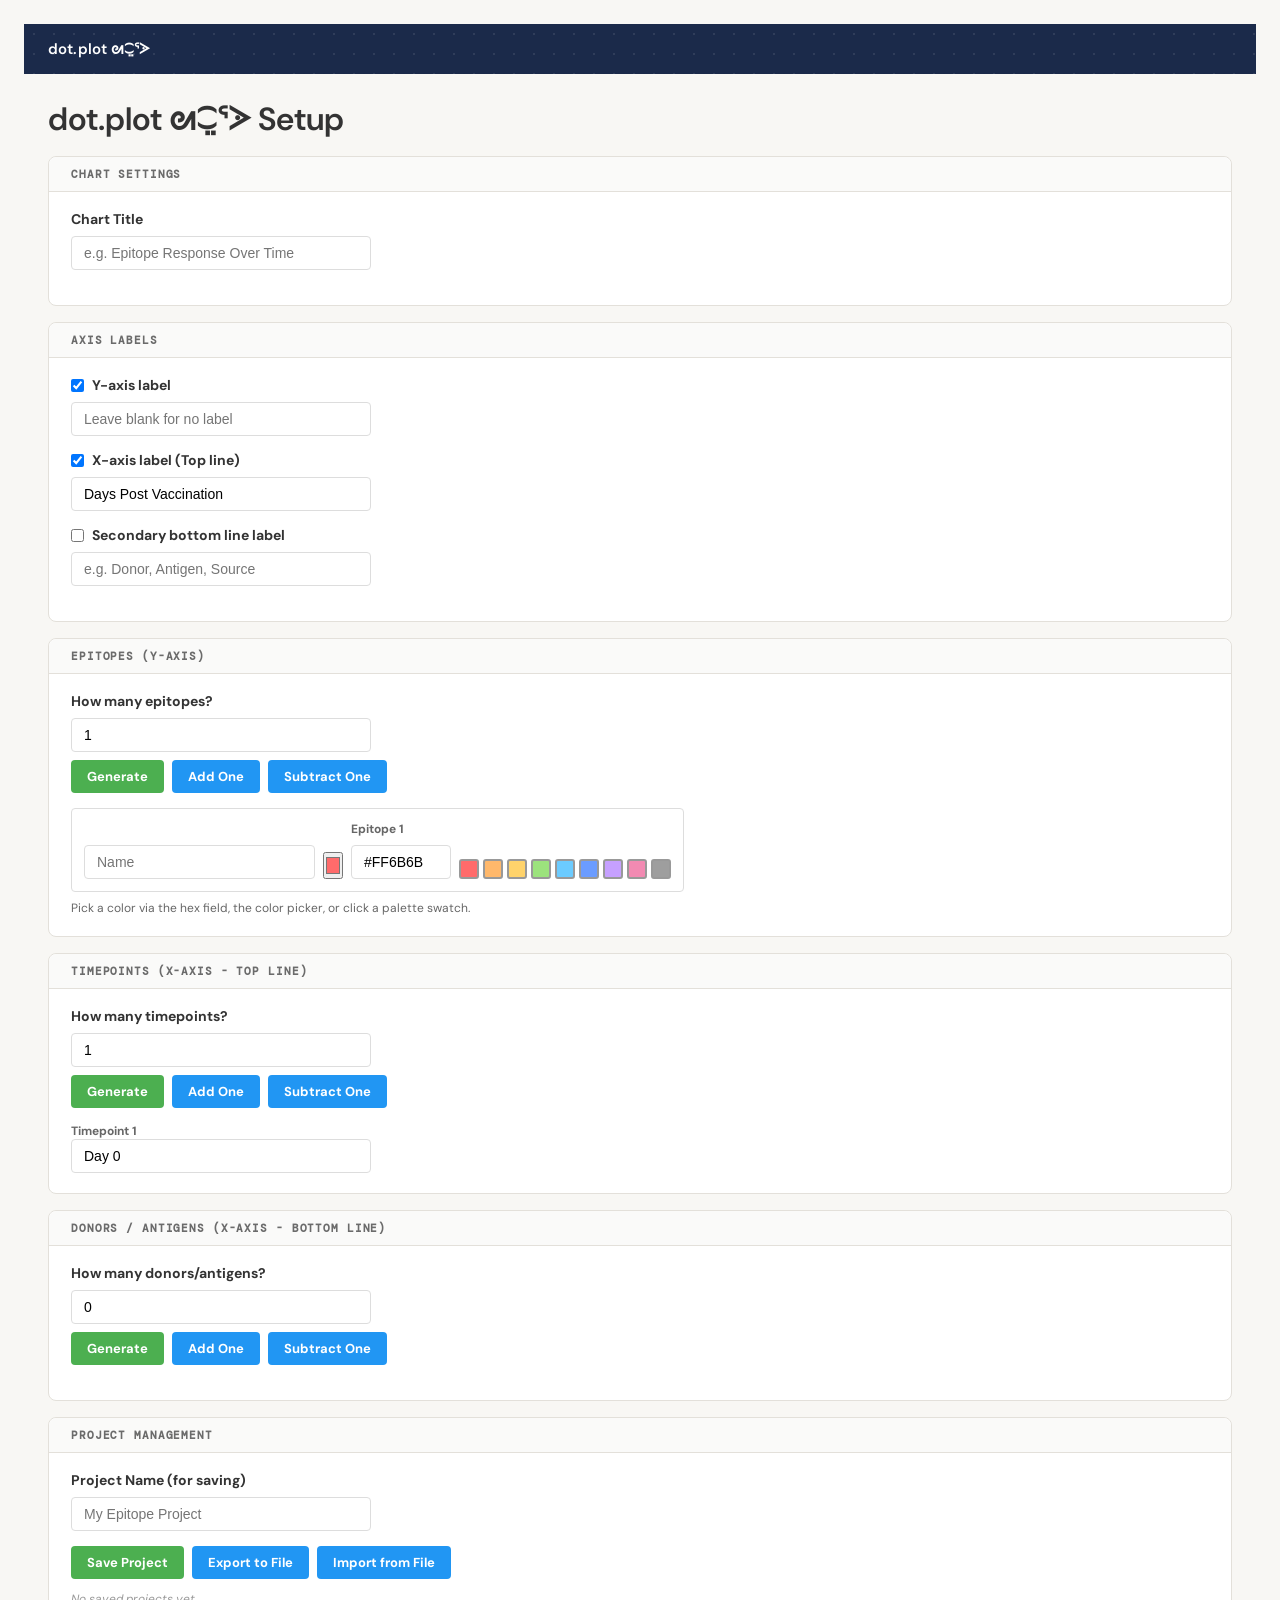
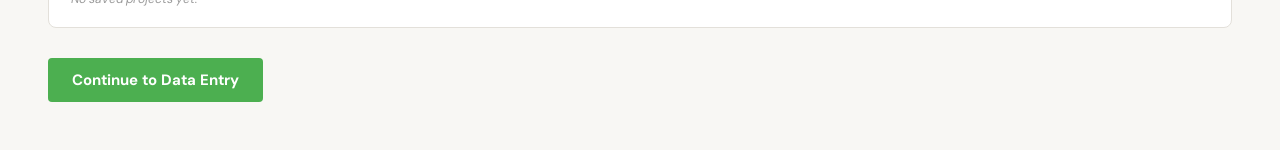
==== builder.html @ 3cfeb723 "Initial static site for GitHub Pages Standalone client-side version of the dot.plot epitope visualiz" ====
<!DOCTYPE html>
<html lang="en">
<head>
    <meta charset="UTF-8">
    <meta name="viewport" content="width=device-width, initial-scale=1.0">
    <title>dot.plot ᘛ⁐̤ᕐᐷ — Builder</title>
    <link rel="preconnect" href="https://fonts.googleapis.com">
    <link rel="preconnect" href="https://fonts.gstatic.com" crossorigin>
    <link href="https://fonts.googleapis.com/css2?family=DM+Mono:ital,wght@0,400;0,500;1,400&family=DM+Sans:ital,opsz,wght@0,9..40,300;0,9..40,400;0,9..40,500;0,9..40,600;1,9..40,400&display=swap" rel="stylesheet">
    <link rel="stylesheet" href="css/style.css">
    <style>
        .input-group {
            margin: 15px 0;
            display: flex;
            flex-direction: column;
            gap: 8px;
            align-items: flex-start;
        }

        label {
            font-weight: bold;
            color: #333;
            font-size: 14px;
        }

        input[type="text"],
        input[type="number"],
        select {
            padding: 8px 12px;
            border: 1px solid #ddd;
            border-radius: 4px;
            font-size: 14px;
            width: 100%;
            max-width: 300px;
        }

        button {
            padding: 10px 20px;
            font-size: 14px;
            font-weight: bold;
            border: none;
            border-radius: 4px;
            cursor: pointer;
            transition: background-color 0.3s ease;
        }

        button.primary {
            background-color: #4CAF50;
            color: white;
        }

        button.primary:hover { background-color: #45a049; }

        button.secondary {
            background-color: #2196F3;
            color: white;
        }

        button.secondary:hover { background-color: #0b7dda; }

        button.small {
            padding: 8px 16px;
            font-size: 13px;
        }

        .textbox-container {
            display: flex;
            flex-direction: column;
            gap: 15px;
            margin-top: 15px;
        }

        .epitope-box {
            display: flex;
            flex-direction: column;
            align-items: center;
            gap: 8px;
            padding: 12px;
            background: white;
            border: 1px solid #ddd;
            border-radius: 4px;
            width: fit-content;
        }

        .epitope-inputs {
            display: flex;
            gap: 8px;
            align-items: flex-end;
        }

        .textbox {
            padding: 8px;
            border: 1px solid #ddd;
            border-radius: 4px;
            font-size: 13px;
        }

        .palette {
            display: flex;
            gap: 4px;
        }

        .swatch {
            width: 20px;
            height: 20px;
            border-radius: 3px;
            cursor: pointer;
            border: 2px solid #999;
            transition: transform 0.2s;
        }

        .swatch:hover {
            transform: scale(1.1);
            border-color: #333;
        }

        .textbox-label {
            font-size: 12px;
            color: #666;
            font-weight: bold;
        }

        .helper-text {
            margin-top: 8px;
            color: #666;
            font-size: 12px;
        }

        .button-group {
            display: flex;
            gap: 12px;
            margin-top: 30px;
            flex-wrap: wrap;
        }

        .button-group button {
            padding: 12px 24px;
            font-size: 15px;
        }

        h1 { color: #333; margin-bottom: 20px; }

        input[type="checkbox"] {
            margin-right: 8px;
            cursor: pointer;
        }

        label {
            display: flex;
            align-items: center;
            cursor: pointer;
        }
    </style>
</head>
<body>
    <nav class="site-nav">
        <span class="site-nav-home">dot.plot ᘛ⁐̤ᕐᐷ</span>
    </nav>

    <div style="padding: 24px;">
        <div style="display:flex; align-items:center; justify-content:space-between; margin-bottom:4px;">
            <h1 style="margin:0;">dot.plot ᘛ⁐̤ᕐᐷ Setup</h1>
        </div>

        <div class="section">
            <div class="section-title">Chart Settings</div>
            <div class="input-group">
                <label for="chartTitle">Chart Title</label>
                <input type="text" id="chartTitle" placeholder="e.g. Epitope Response Over Time" value="">
            </div>
        </div>

        <div class="section">
            <div class="section-title">Axis Labels</div>
            <div class="input-group">
                <label>
                    <input type="checkbox" id="showYLabel" checked> Y-axis label
                </label>
                <input type="text" id="yLabel" placeholder="Leave blank for no label" value="">
            </div>
            <div class="input-group">
                <label>
                    <input type="checkbox" id="showXLabel" checked> X-axis label (Top line)
                </label>
                <input type="text" id="xLabel" placeholder="Days Post Vaccination" value="Days Post Vaccination">
            </div>
            <div class="input-group">
                <label>
                    <input type="checkbox" id="showSecondaryLabel"> Secondary bottom line label
                </label>
                <input type="text" id="secondaryLabel" placeholder="e.g. Donor, Antigen, Source" value="">
            </div>
        </div>

        <div class="section">
            <div class="section-title">Epitopes (Y-axis)</div>
            <div class="input-group">
                <label for="epitopes">How many epitopes?</label>
                <input type="number" id="epitopes" min="1" value="1">
                <div style="display: flex; gap: 8px;">
                    <button onclick="generateEpitopes()" class="primary small" style="width: auto;">Generate</button>
                    <button onclick="addEpitope()" class="secondary small" style="width: auto;">Add One</button>
                    <button onclick="subtractEpitope()" class="secondary small" style="width: auto;">Subtract One</button>
                </div>
            </div>
            <div id="epitopeBoxes" class="textbox-container"></div>
            <div class="helper-text">Pick a color via the hex field, the color picker, or click a palette swatch.</div>
        </div>

        <div class="section">
            <div class="section-title">Timepoints (X-axis - Top Line)</div>
            <div class="input-group">
                <label for="timepoints">How many timepoints?</label>
                <input type="number" id="timepoints" min="1" value="1">
                <div style="display: flex; gap: 8px;">
                    <button onclick="generateTimepoints()" class="primary small" style="width: auto;">Generate</button>
                    <button onclick="addTimepoint()" class="secondary small" style="width: auto;">Add One</button>
                    <button onclick="subtractTimepoint()" class="secondary small" style="width: auto;">Subtract One</button>
                </div>
            </div>
            <div id="timepointBoxes" class="textbox-container"></div>
        </div>

        <div class="section">
            <div class="section-title">Donors / Antigens (X-axis - Bottom Line)</div>
            <div class="input-group">
                <label for="secondaryCount">How many donors/antigens?</label>
                <input type="number" id="secondaryCount" min="0" value="0">
                <div style="display: flex; gap: 8px;">
                    <button onclick="generateSecondary()" class="primary small" style="width: auto;">Generate</button>
                    <button onclick="addSecondary()" class="secondary small" style="width: auto;">Add One</button>
                    <button onclick="subtractSecondary()" class="secondary small" style="width: auto;">Subtract One</button>
                </div>
            </div>
            <div id="secondaryBoxes" class="textbox-container"></div>
        </div>

        <div class="section">
            <div class="section-title">Project Management</div>
            <div class="input-group">
                <label for="projectName">Project Name (for saving)</label>
                <input type="text" id="projectName" placeholder="My Epitope Project" value="">
            </div>
            <div style="display: flex; gap: 8px; align-items: flex-start; flex-wrap: wrap;">
                <button onclick="saveProject()" class="primary small" style="width: auto;">Save Project</button>
                <button onclick="exportProject()" class="secondary small" style="width: auto;">Export to File</button>
                <button onclick="importProject()" class="secondary small" style="width: auto;">Import from File</button>
            </div>
            <div id="savedProjectsList" style="margin-top: 12px; font-size: 12px; color: #666;"></div>
        </div>

        <div class="button-group">
            <button onclick="goToData()" class="primary">Continue to Data Entry</button>
        </div>
    </div>

    <script src="js/builder.js"></script>
</body>
</html>
---- css/style.css ----
/* ─── Design tokens ─────────────────────────────────────────────────────── */
:root {
    --nav:          #1B2A4A;
    --bg:           #F8F7F4;
    --surface:      #FFFFFF;
    --accent:       #E8823A;
    --accent-dark:  #CF6D28;
    --text:         #1C1C1E;
    --text-muted:   #6B6B6B;
    --border:       #E3E0DA;
    --shadow:       0 2px 16px rgba(27, 42, 74, 0.08);
    --radius:       12px;
    --font-body:    'DM Sans', Arial, sans-serif;
    --font-mono:    'DM Mono', 'Courier New', monospace;
}

/* ─── Reset ─────────────────────────────────────────────────────────────── */
* {
    margin: 0;
    padding: 0;
    box-sizing: border-box;
}

/* ─── Nav ────────────────────────────────────────────────────────────────── */
.site-nav {
    display: flex;
    align-items: center;
    gap: 16px;
    padding: 0 24px;
    height: 50px;
    background-color: var(--nav);
    background-image: radial-gradient(circle, rgba(255,255,255,0.09) 1px, transparent 1px);
    background-size: 20px 20px;
    font-family: var(--font-mono);
    font-size: 12px;
}

.site-nav-home {
    color: #FFFFFF;
    text-decoration: none;
    font-family: var(--font-body);
    font-weight: 600;
    font-size: 15px;
    letter-spacing: 0.01em;
    margin-right: auto;
}

.site-nav-home:hover {
    opacity: 0.8;
    text-decoration: none;
}

.site-nav-profile {
    color: rgba(255, 255, 255, 0.55);
    text-decoration: none;
    transition: color 0.2s;
}

.site-nav-profile:hover {
    color: rgba(255, 255, 255, 0.9);
    text-decoration: none;
}

.site-nav-logout {
    color: #FFFFFF;
    text-decoration: none;
    font-weight: 500;
    padding: 5px 13px;
    background: var(--accent);
    border-radius: 6px;
    transition: background-color 0.2s;
    border: none;
}

.site-nav-logout:hover {
    background: var(--accent-dark);
    text-decoration: none;
}

.site-nav-admin {
    color: #FFD580;
    text-decoration: none;
    font-weight: 500;
    padding: 4px 10px;
    border: 1px solid rgba(255, 213, 128, 0.35);
    border-radius: 5px;
    transition: background-color 0.2s;
}

.site-nav-admin:hover {
    background-color: rgba(255, 255, 255, 0.08);
    text-decoration: none;
}

.site-nav-section {
    color: rgba(255, 255, 255, 0.6);
    text-decoration: none;
    transition: color 0.2s;
}

.site-nav-section:hover {
    color: rgba(255, 255, 255, 0.9);
    text-decoration: none;
}

.site-nav-sep {
    width: 1px;
    height: 16px;
    background: rgba(255, 255, 255, 0.2);
    flex-shrink: 0;
}

/* ─── Body & container ───────────────────────────────────────────────────── */
body {
    font-family: var(--font-body);
    background-color: var(--bg);
    padding: 24px;
    color: var(--text);
}

.container {
    max-width: 1600px;
    margin: 0 auto;
    background-color: var(--surface);
    border-radius: var(--radius);
    box-shadow: var(--shadow);
    padding: 24px;
    border: 1px solid var(--border);
}

h1 {
    color: var(--text);
    margin-bottom: 20px;
    font-weight: 600;
}

/* ─── Info box ───────────────────────────────────────────────────────────── */
.info-box {
    background-color: #EEF4FF;
    padding: 10px 15px;
    border-radius: 6px;
    margin-bottom: 20px;
    border-left: 4px solid #3B82F6;
}

.info-box strong {
    color: #1D4ED8;
}

/* ─── Controls panel ─────────────────────────────────────────────────────── */
.controls-panel {
    display: grid;
    grid-template-columns: repeat(auto-fit, minmax(280px, 1fr));
    gap: 20px;
    margin: 20px 0;
    padding: 20px;
    background-color: #FAFAF8;
    border-radius: 8px;
    border: 1px solid var(--border);
}

.control-group {
    display: flex;
    flex-direction: column;
    gap: 8px;
}

.control-group label {
    font-weight: 600;
    color: var(--text);
    font-size: 14px;
}

.control-group input[type="range"] {
    height: 5px;
    border-radius: 3px;
    background: #ddd;
    outline: none;
    -webkit-appearance: none;
    cursor: pointer;
}

.control-group input[type="range"]::-webkit-slider-thumb {
    -webkit-appearance: none;
    appearance: none;
    width: 17px;
    height: 17px;
    border-radius: 50%;
    background: var(--accent);
    cursor: pointer;
    box-shadow: 0 1px 4px rgba(0,0,0,0.2);
}

.control-group input[type="range"]::-moz-range-thumb {
    width: 17px;
    height: 17px;
    border-radius: 50%;
    background: var(--accent);
    cursor: pointer;
    box-shadow: 0 1px 4px rgba(0,0,0,0.2);
    border: none;
}

.control-value {
    font-size: 12px;
    color: var(--text-muted);
    padding: 4px 8px;
    background: white;
    border-radius: 4px;
    border: 1px solid var(--border);
    text-align: center;
    font-weight: 500;
    font-family: var(--font-mono);
}

/* ─── Chart ──────────────────────────────────────────────────────────────── */
#chart {
    width: 100%;
    margin-bottom: 20px;
}

/* ─── Buttons ────────────────────────────────────────────────────────────── */
.controls {
    display: flex;
    gap: 10px;
    flex-wrap: wrap;
    margin-top: 20px;
    padding-top: 20px;
    border-top: 1px solid var(--border);
}

button {
    padding: 10px 20px;
    font-size: 14px;
    font-weight: 600;
    border: none;
    border-radius: 6px;
    cursor: pointer;
    transition: background-color 0.2s, opacity 0.2s;
    font-family: var(--font-body);
}

button.primary {
    background-color: #4CAF50;
    color: white;
}

button.primary:hover {
    background-color: #3d9140;
}

button.secondary {
    background-color: #5C6370;
    color: white;
}

button.secondary:hover {
    background-color: #4a5060;
}

button.back-button {
    background-color: #5C6370;
    color: white;
}

button.back-button:hover {
    background-color: #4a5060;
}

/* ─── Header ─────────────────────────────────────────────────────────────── */
.header {
    display: flex;
    justify-content: space-between;
    align-items: center;
    margin-bottom: 20px;
    padding-bottom: 20px;
    border-bottom: 1px solid var(--border);
}

.header h1 {
    margin: 0;
}

.button-group {
    display: flex;
    gap: 10px;
    flex-wrap: wrap;
}

/* ─── Card component (shared: home, slurm-jobs, calculators) ────────────── */
.card {
    display: flex;
    flex-direction: column;
    gap: 10px;
    padding: 22px 20px;
    border-radius: 10px;
    background: #fff;
    border: 1px solid var(--border);
    border-top: 3px solid var(--card-accent, var(--accent));
    text-decoration: none;
    color: inherit;
    transition: box-shadow 0.18s, transform 0.18s;
}

.card:hover {
    box-shadow: 0 6px 22px rgba(27, 42, 74, 0.11);
    transform: translateY(-2px);
    text-decoration: none;
    color: inherit;
}

.card-icon {
    width: 46px;
    height: 46px;
    border-radius: 10px;
    background: #F3F2F0;
    display: flex;
    align-items: center;
    justify-content: center;
    font-size: 22px;
    flex-shrink: 0;
}

.card-body {
    display: flex;
    flex-direction: column;
    gap: 5px;
}

.card-title {
    font-size: 16px;
    font-weight: 600;
    color: var(--text);
    line-height: 1.3;
}

.card-desc {
    font-size: 13px;
    color: var(--text-muted);
    line-height: 1.55;
}

/* Section page shared layout */
.section-page {
    max-width: 860px;
    margin: 40px auto;
    padding: 0 20px 40px;
}

.section-page-header {
    margin-bottom: 32px;
}

.section-page-header .back-link {
    display: inline-flex;
    align-items: center;
    gap: 5px;
    font-size: 13px;
    color: var(--text-muted);
    text-decoration: none;
    font-family: var(--font-mono);
    margin-bottom: 16px;
    transition: color 0.15s;
}

.section-page-header .back-link:hover {
    color: var(--text);
}

.section-page-header h1 {
    font-size: 26px;
    font-weight: 600;
    margin: 0 0 4px;
}

.section-page-header p {
    font-size: 13px;
    color: var(--text-muted);
    font-family: var(--font-mono);
}

.card-group-label {
    font-size: 11px;
    font-weight: 600;
    text-transform: uppercase;
    letter-spacing: 0.08em;
    color: var(--text-muted);
    font-family: var(--font-mono);
    margin: 28px 0 10px;
    padding-bottom: 6px;
    border-bottom: 1px solid var(--border);
}

.card-group-label:first-of-type {
    margin-top: 0;
}

.card-grid-2 {
    display: grid;
    grid-template-columns: 1fr 1fr;
    gap: 14px;
}

@media (max-width: 560px) {
    .card-grid-2 { grid-template-columns: 1fr; }
}

.card-grid-3 {
    display: grid;
    grid-template-columns: 1fr 1fr 1fr;
    gap: 14px;
}

@media (max-width: 700px) {
    .card-grid-3 { grid-template-columns: 1fr 1fr; }
}

@media (max-width: 480px) {
    .card-grid-3 { grid-template-columns: 1fr; }
}

.page-breadcrumb {
    display: inline-flex;
    align-items: center;
    gap: 5px;
    font-size: 13px;
    color: var(--text-muted);
    text-decoration: none;
    font-family: var(--font-mono);
    margin-bottom: 16px;
    transition: color 0.15s;
}

.page-breadcrumb:hover {
    color: var(--text);
    text-decoration: none;
}

/* ─── Tool page sections ─────────────────────────────────────────────────── */
.section {
    background: var(--surface);
    border: 1px solid var(--border);
    border-radius: 8px;
    padding: 20px 22px;
    margin: 16px 0;
}

.section-title {
    font-family: var(--font-mono);
    font-size: 11px;
    font-weight: 600;
    text-transform: uppercase;
    letter-spacing: 0.08em;
    color: var(--text-muted);
    margin: -20px -22px 18px;
    padding: 10px 22px;
    border-bottom: 1px solid var(--border);
    background: #FAFAF9;
    border-radius: 8px 8px 0 0;
}

/* ─── Form inputs ────────────────────────────────────────────────────────── */
input[type="text"]:focus,
input[type="number"]:focus,
input[type="email"]:focus,
input[type="password"]:focus,
input[type="file"]:focus,
textarea:focus,
select:focus {
    outline: none;
    border-color: var(--accent);
    box-shadow: 0 0 0 3px rgba(232, 130, 58, 0.12);
}

/* ─── Responsive ─────────────────────────────────────────────────────────── */
@media (max-width: 768px) {
    body { padding: 12px; }

    .controls-panel {
        grid-template-columns: 1fr;
    }

    .button-group {
        flex-direction: column;
    }

    button {
        width: 100%;
    }

    .header {
        flex-direction: column;
        gap: 15px;
        align-items: flex-start;
    }

    .header h1 {
        width: 100%;
    }

    .button-group {
        width: 100%;
    }
}
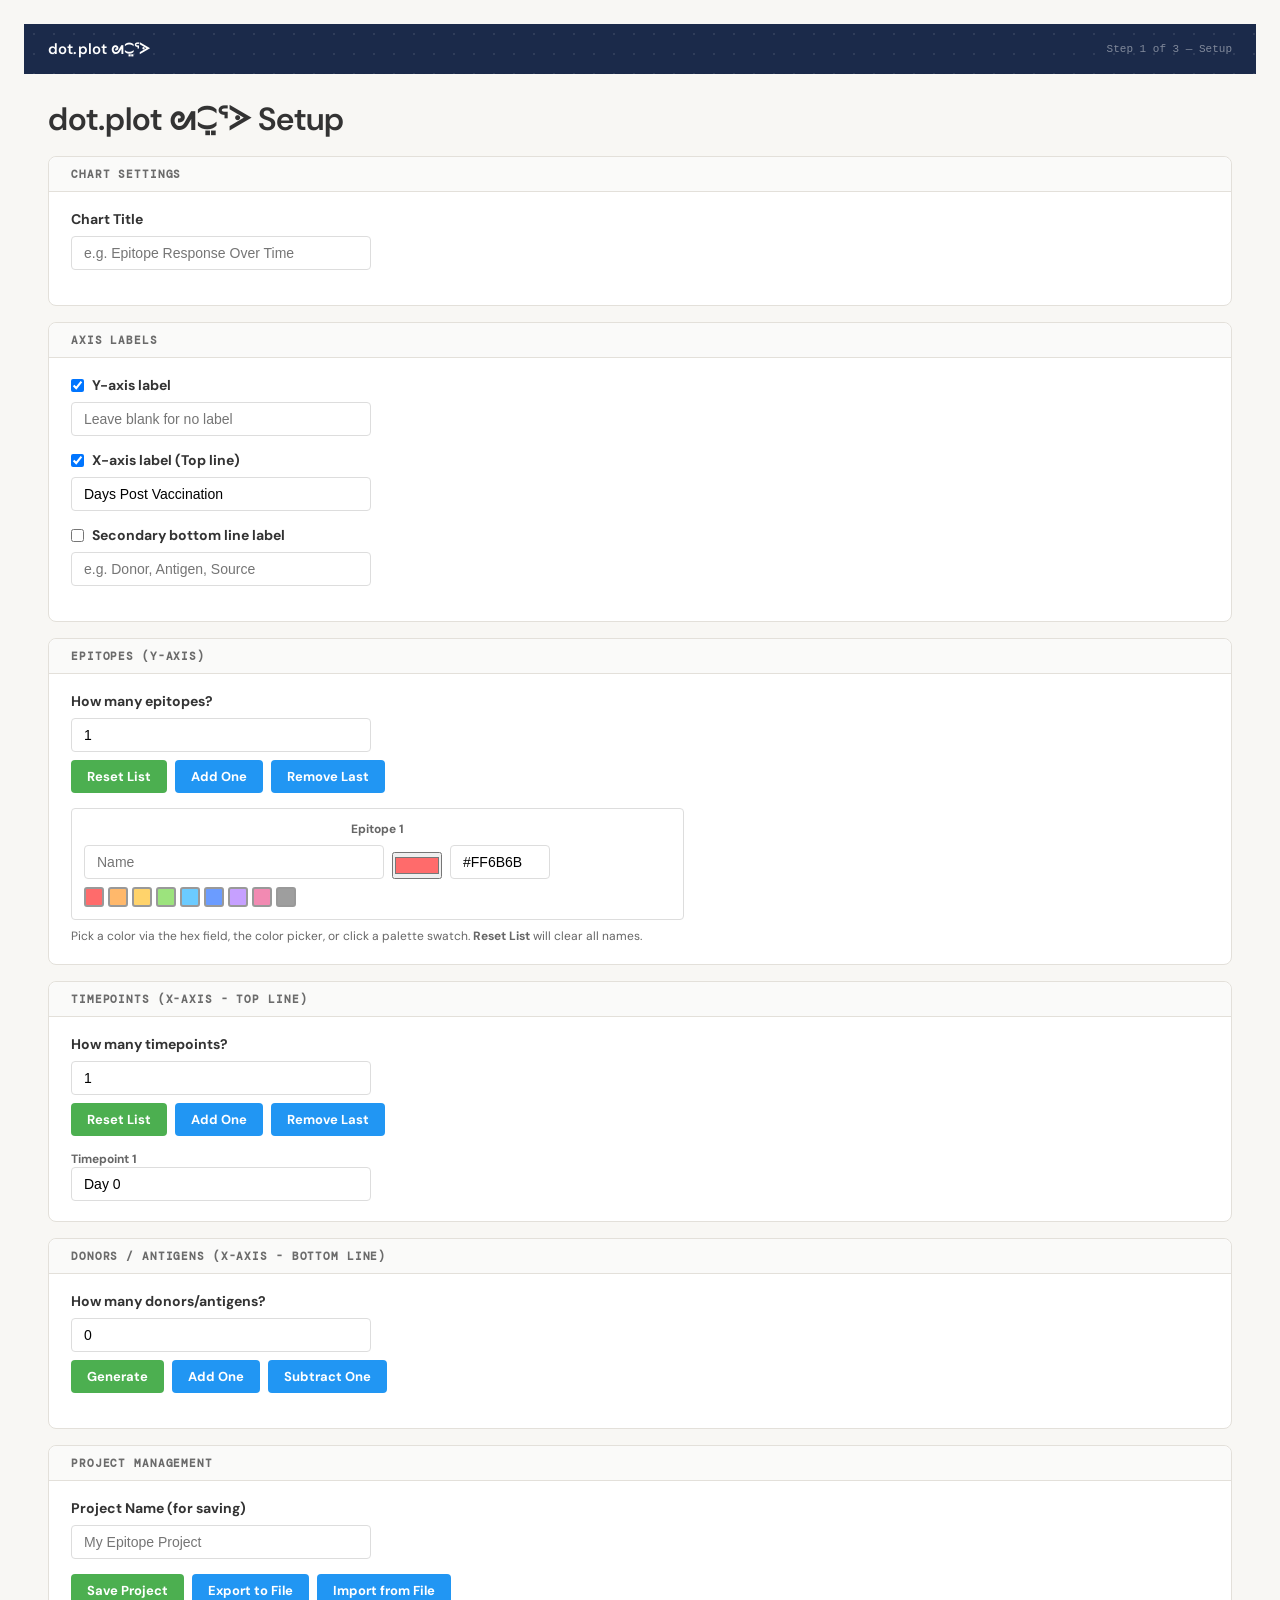
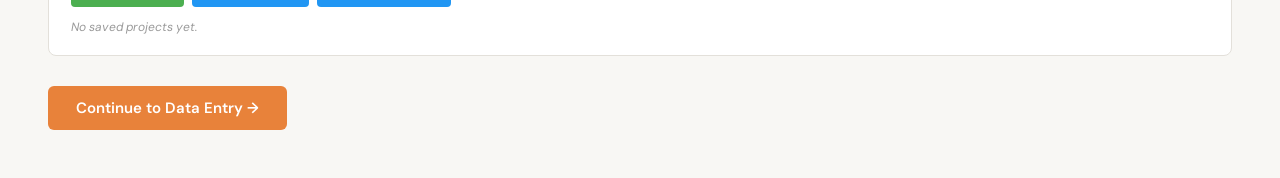
==== commit 59e78352: "Fix all review issues: data safety, UX, design polish - Rebuild data skeleton on every goToData(), p" ====
--- a/builder.html
+++ b/builder.html
@@ -4,6 +4,7 @@
     <meta charset="UTF-8">
     <meta name="viewport" content="width=device-width, initial-scale=1.0">
     <title>dot.plot ᘛ⁐̤ᕐᐷ — Builder</title>
+    <link rel="icon" href="data:image/svg+xml,<svg xmlns='http://www.w3.org/2000/svg' viewBox='0 0 100 100'><text y='.9em' font-size='90'>🔬</text></svg>">
     <link rel="preconnect" href="https://fonts.googleapis.com">
     <link rel="preconnect" href="https://fonts.gstatic.com" crossorigin>
     <link href="https://fonts.googleapis.com/css2?family=DM+Mono:ital,wght@0,400;0,500;1,400&family=DM+Sans:ital,opsz,wght@0,9..40,300;0,9..40,400;0,9..40,500;0,9..40,600;1,9..40,400&display=swap" rel="stylesheet">
@@ -86,6 +87,7 @@
             display: flex;
             gap: 8px;
             align-items: flex-end;
+            flex-wrap: wrap;
         }
 
         .textbox {
@@ -154,12 +156,16 @@
 </head>
 <body>
     <nav class="site-nav">
-        <span class="site-nav-home">dot.plot ᘛ⁐̤ᕐᐷ</span>
+        <a href="builder.html" class="site-nav-home">dot.plot ᘛ⁐̤ᕐᐷ</a>
+        <span style="color:rgba(255,255,255,0.45);font-size:11px;font-family:var(--font-mono);">Step 1 of 3 — Setup</span>
     </nav>
 
     <div style="padding: 24px;">
         <div style="display:flex; align-items:center; justify-content:space-between; margin-bottom:4px;">
-            <h1 style="margin:0;">dot.plot ᘛ⁐̤ᕐᐷ Setup</h1>
+            <div>
+                <h1 style="margin:0;">dot.plot ᘛ⁐̤ᕐᐷ Setup</h1>
+                <div id="activeProjectLabel" style="display:none;margin-top:4px;font-size:13px;color:var(--accent);font-family:var(--font-mono);font-weight:600;"></div>
+            </div>
         </div>
 
         <div class="section">
@@ -198,13 +204,13 @@
                 <label for="epitopes">How many epitopes?</label>
                 <input type="number" id="epitopes" min="1" value="1">
                 <div style="display: flex; gap: 8px;">
-                    <button onclick="generateEpitopes()" class="primary small" style="width: auto;">Generate</button>
+                    <button onclick="generateEpitopes()" class="primary small" style="width: auto;">Reset List</button>
                     <button onclick="addEpitope()" class="secondary small" style="width: auto;">Add One</button>
-                    <button onclick="subtractEpitope()" class="secondary small" style="width: auto;">Subtract One</button>
+                    <button onclick="subtractEpitope()" class="secondary small" style="width: auto;">Remove Last</button>
                 </div>
             </div>
             <div id="epitopeBoxes" class="textbox-container"></div>
-            <div class="helper-text">Pick a color via the hex field, the color picker, or click a palette swatch.</div>
+            <div class="helper-text">Pick a color via the hex field, the color picker, or click a palette swatch. <strong>Reset List</strong> will clear all names.</div>
         </div>
 
         <div class="section">
@@ -213,9 +219,9 @@
                 <label for="timepoints">How many timepoints?</label>
                 <input type="number" id="timepoints" min="1" value="1">
                 <div style="display: flex; gap: 8px;">
-                    <button onclick="generateTimepoints()" class="primary small" style="width: auto;">Generate</button>
+                    <button onclick="generateTimepoints()" class="primary small" style="width: auto;">Reset List</button>
                     <button onclick="addTimepoint()" class="secondary small" style="width: auto;">Add One</button>
-                    <button onclick="subtractTimepoint()" class="secondary small" style="width: auto;">Subtract One</button>
+                    <button onclick="subtractTimepoint()" class="secondary small" style="width: auto;">Remove Last</button>
                 </div>
             </div>
             <div id="timepointBoxes" class="textbox-container"></div>
@@ -250,7 +256,7 @@
         </div>
 
         <div class="button-group">
-            <button onclick="goToData()" class="primary">Continue to Data Entry</button>
+            <button onclick="goToData()" style="background:var(--accent);color:#fff;padding:12px 28px;font-size:15px;border:none;border-radius:6px;cursor:pointer;font-weight:600;transition:background 0.2s;" onmouseover="this.style.background='var(--accent-dark)'" onmouseout="this.style.background='var(--accent)'">Continue to Data Entry →</button>
         </div>
     </div>
 
